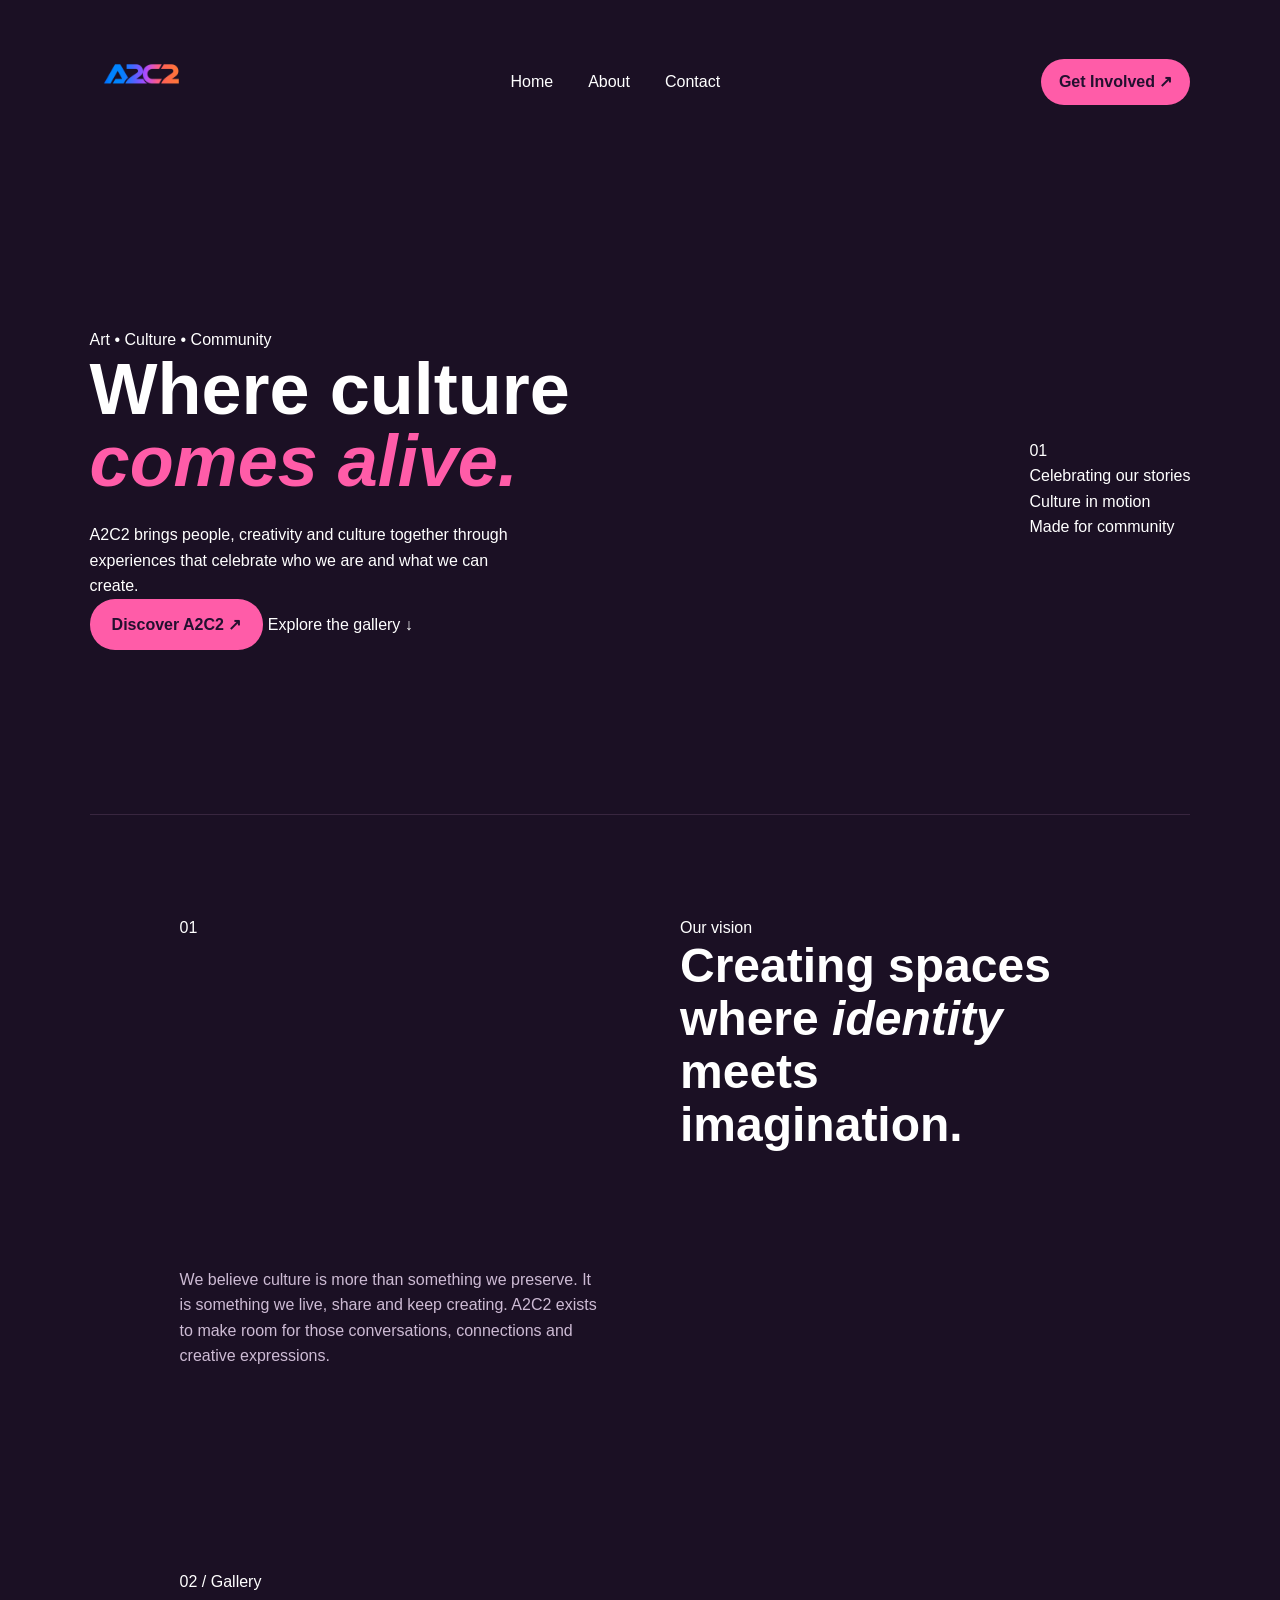
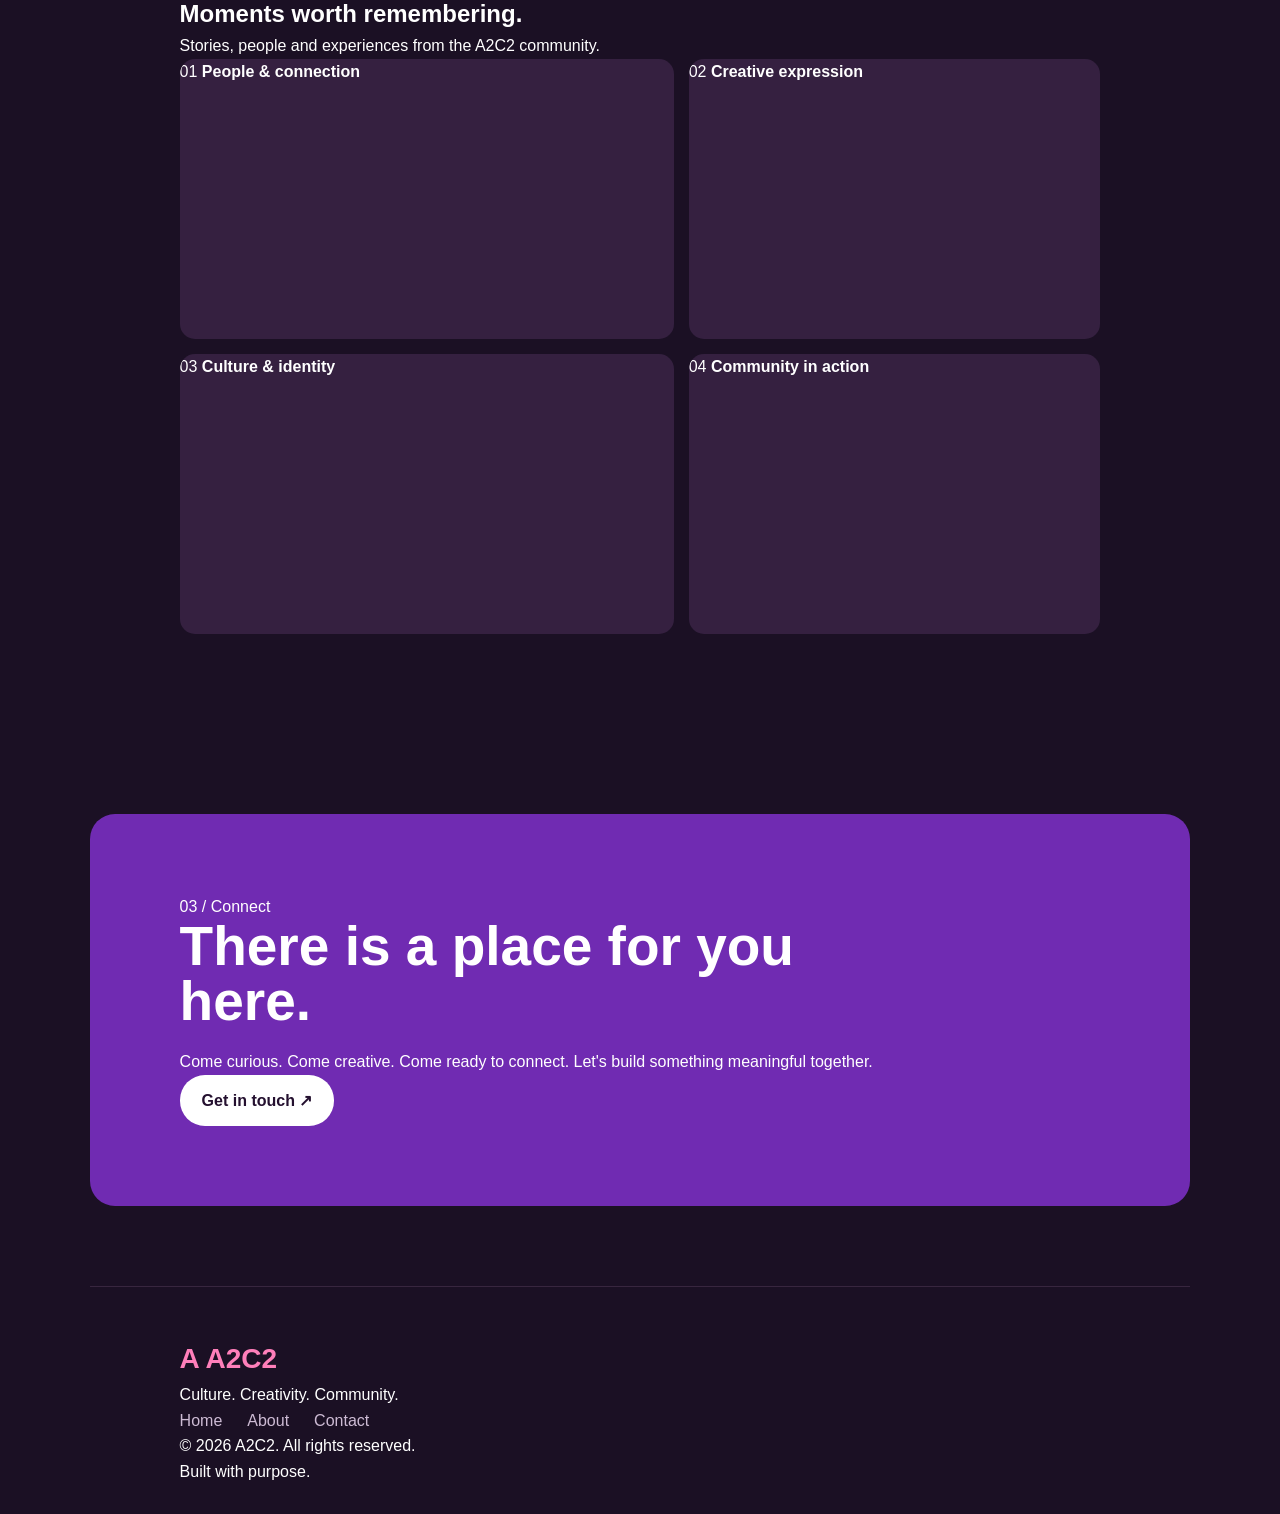
==== index.html @ 87b4c8ec "push to main" ====
<!DOCTYPE html>
<html lang="en">
<head>
  <meta charset="UTF-8">
  <meta name="viewport" content="width=device-width, initial-scale=1.0">
  <title>A2C2 | Home</title>
  <link rel="stylesheet" href="/css/style.css">
</head>

<body>

  <header class="site-header">
    <nav class="navbar">
      <a href="index.html" class="logo">
        <img src="/img/a2c2-logo.png" alt="a2c2" height="100" width="100" class="">
      </a>

      <div class="nav-links">
        <a href="index.html" class="active">Home</a>
        <a href="about.html">About</a>
        <a href="contacts.html">Contact</a>
      </div>

      <a href="contacts.html" class="nav-button">
        Get Involved <span>↗</span>
      </a>
    </nav>
  </header>

  <main>

    <section class="hero">
      <div class="hero-copy">
        <span class="tag">Art • Culture • Community</span>

        <h1>
          Where culture
          <span>comes alive.</span>
        </h1>

        <p class="hero-text">
          A2C2 brings people, creativity and culture together through
          experiences that celebrate who we are and what we can create.
        </p>

        <div class="hero-actions">
          <a href="about.html" class="primary-button">
            Discover A2C2 <span>↗</span>
          </a>

          <a href="#gallery" class="text-button">
            Explore the gallery <span>↓</span>
          </a>
        </div>
      </div>

      <div class="hero-visual">
        <div class="hero-orb orb-one"></div>
        <div class="hero-orb orb-two"></div>

        <div class="hero-card hero-card-main">
          <div class="card-image image-one"></div>

          <div class="card-caption">
            <span>01</span>
            <p>Celebrating our stories</p>
          </div>
        </div>

        <div class="hero-card hero-card-small">
          <div class="card-image image-two"></div>
          <span>Culture in motion</span>
        </div>

        <div class="floating-label">
          <span class="label-dot"></span>
          <span>Made for community</span>
        </div>
      </div>
    </section>

    <section class="intro">
      <div class="intro-number">01</div>

      <div class="intro-content">
        <span class="section-label">Our vision</span>

        <h2>
          Creating spaces where
          <em>identity</em> meets imagination.
        </h2>
      </div>

      <p>
        We believe culture is more than something we preserve.
        It is something we live, share and keep creating. A2C2 exists
        to make room for those conversations, connections and creative
        expressions.
      </p>
    </section>

    <section class="gallery-section" id="gallery">

      <div class="section-top">
        <div>
          <span class="section-label">02 / Gallery</span>

          <h2>
            Moments worth remembering.
          </h2>
        </div>

        <p>
          Stories, people and experiences from the A2C2 community.
        </p>
      </div>

      <div class="gallery">

        <div class="gallery-item gallery-large">
          <div class="gallery-image gallery-image-one"></div>

          <div class="gallery-overlay">
            <span>01</span>
            <strong>People & connection</strong>
          </div>
        </div>

        <div class="gallery-item">
          <div class="gallery-image gallery-image-two"></div>

          <div class="gallery-overlay">
            <span>02</span>
            <strong>Creative expression</strong>
          </div>
        </div>

        <div class="gallery-item">
          <div class="gallery-image gallery-image-three"></div>

          <div class="gallery-overlay">
            <span>03</span>
            <strong>Culture & identity</strong>
          </div>
        </div>

        <div class="gallery-item gallery-wide">
          <div class="gallery-image gallery-image-four"></div>

          <div class="gallery-overlay">
            <span>04</span>
            <strong>Community in action</strong>
          </div>
        </div>

      </div>
    </section>

    <section class="cta">
      <div class="cta-glow"></div>

      <div class="cta-content">
        <span class="section-label">03 / Connect</span>

        <h2>
          There is a place for you here.
        </h2>

        <p>
          Come curious. Come creative. Come ready to connect.
          Let's build something meaningful together.
        </p>

        <a href="contacts.html" class="primary-button light-button">
          Get in touch <span>↗</span>
        </a>
      </div>
    </section>

  </main>

  <footer class="footer">

    <div class="footer-main">

      <a href="index.html" class="logo">
        <span class="logo-mark">A</span>
        <span>A2C2</span>
      </a>

      <p>
        Culture. Creativity. Community.
      </p>

      <div class="footer-links">
        <a href="index.html">Home</a>
        <a href="about.html">About</a>
        <a href="contacts.html">Contact</a>
      </div>

    </div>

    <div class="footer-bottom">
      <p>© 2026 A2C2. All rights reserved.</p>
      <p>Built with purpose.</p>
    </div>

  </footer>

</body>
</html>
---- css/style.css ----
* {
  margin: 0;
  padding: 0;
  box-sizing: border-box;
}

body {
  font-family: Arial, sans-serif;
  background-color: #1b1024;
  color: white;
  line-height: 1.6;
}

a {
  text-decoration: none;
  color: white;
}

header {
  padding: 25px 7%;
}

.navbar {
  display: flex;
  align-items: center;
  justify-content: space-between;
}

.logo {
  font-size: 28px;
  font-weight: bold;
  color: #ff7fba;
}

.nav-links {
  display: flex;
  gap: 35px;
}

.nav-links a:hover {
  color: #ff7fba;
}

.nav-button {
  background-color: #ff5ca8;
  color: #24102f;
  padding: 10px 18px;
  border-radius: 25px;
  font-weight: bold;
}

.hero {
  min-height: 650px;
  padding: 80px 7%;
  display: flex;
  align-items: center;
  justify-content: space-between;
  gap: 60px;
}

.hero-text {
  width: 50%;
}

.small-title {
  color: #ff8fc5;
  font-size: 12px;
  font-weight: bold;
  letter-spacing: 2px;
  margin-bottom: 15px;
}

.hero h1 {
  font-size: 72px;
  line-height: 1;
  margin-bottom: 25px;
}

.hero h1 span {
  display: block;
  color: #ff5ca8;
  font-style: italic;
}

.hero-text > p {
  color: #cdbbd4;
  max-width: 500px;
}

.buttons {
  display: flex;
  gap: 15px;
  margin-top: 30px;
}

.primary-button {
  display: inline-block;
  background-color: #ff5ca8;
  color: #24102f;
  padding: 13px 22px;
  border-radius: 25px;
  font-weight: bold;
}

.secondary-button {
  display: inline-block;
  border: 1px solid #8e5aa9;
  padding: 13px 22px;
  border-radius: 25px;
}

.secondary-button:hover {
  background-color: #8e5aa9;
}

.hero-image {
  width: 42%;
  height: 500px;
}

.hero-image img {
  width: 100%;
  height: 100%;
  object-fit: cover;
  border-radius: 180px 180px 20px 20px;
}

.intro {
  max-width: 1100px;
  margin: 0 auto;
  padding: 100px 7%;
  border-top: 1px solid #38263f;
  display: grid;
  grid-template-columns: 1fr 1fr;
  gap: 80px;
}

.intro h2 {
  font-size: 48px;
  line-height: 1.1;
}

.intro h2 span {
  color: #ff5ca8;
  font-style: italic;
}

.intro > p {
  color: #cdbbd4;
  padding-top: 35px;
}

.gallery-section {
  max-width: 1100px;
  margin: 0 auto;
  padding: 100px 7%;
}

.section-heading {
  display: flex;
  justify-content: space-between;
  align-items: end;
  gap: 40px;
  margin-bottom: 40px;
}

.section-heading h2 {
  font-size: 48px;
  line-height: 1.1;
}

.section-heading > p {
  max-width: 280px;
  color: #cdbbd4;
}

.gallery {
  display: grid;
  grid-template-columns: 1.2fr 1fr;
  grid-template-rows: 280px 280px;
  gap: 15px;
}

.gallery-item {
  position: relative;
  overflow: hidden;
  border-radius: 15px;
  background-color: #352040;
}

.gallery-item.large {
  grid-row: span 2;
}

.gallery-item img {
  width: 100%;
  height: 100%;
  object-fit: cover;
}

.gallery-item h3 {
  position: absolute;
  left: 20px;
  bottom: 15px;
  font-size: 16px;
}

.cta {
  max-width: 1100px;
  margin: 80px auto;
  padding: 80px 7%;
  background-color: #702bb2;
  border-radius: 25px;
}

.cta h2 {
  font-size: 55px;
  line-height: 1;
  max-width: 650px;
  margin-bottom: 20px;
}

.cta > p:not(.small-title) {
  color: #ead8f0;
  max-width: 500px;
  margin-bottom: 30px;
}

.cta .primary-button {
  background-color: white;
}

footer {
  max-width: 1100px;
  margin: 0 auto;
  padding: 50px 7% 30px;
  border-top: 1px solid #38263f;
}

.footer-content {
  display: flex;
  justify-content: space-between;
  align-items: center;
}

.footer-content p {
  color: #a994b0;
  font-size: 13px;
  margin-top: 5px;
}

.footer-links {
  display: flex;
  gap: 25px;
}

.footer-links a {
  color: #cdbbd4;
}

.footer-links a:hover {
  color: #ff5ca8;
}

.copyright {
  color: #76627d;
  font-size: 11px;
  margin-top: 40px;
  padding-top: 20px;
  border-top: 1px solid #38263f;
}

@media (max-width: 800px) {

  .nav-button {
    display: none;
  }

  .nav-links {
    gap: 20px;
  }

  .hero {
    flex-direction: column;
    padding-top: 50px;
  }

  .hero-text {
    width: 100%;
  }

  .hero h1 {
    font-size: 55px;
  }

  .hero-image {
    width: 80%;
    height: 400px;
  }

  .intro {
    grid-template-columns: 1fr;
    gap: 20px;
  }

  .intro h2 {
    font-size: 40px;
  }

  .section-heading {
    display: block;
  }

  .section-heading > p {
    margin-top: 20px;
  }

  .gallery {
    grid-template-columns: 1fr;
    grid-template-rows: 350px 250px 250px 250px;
  }

  .gallery-item.large {
    grid-row: auto;
  }

  .cta h2 {
    font-size: 42px;
  }

  .footer-content {
    flex-direction: column;
    align-items: flex-start;
    gap: 30px;
  }
}

@media (max-width: 500px) {

  header {
    padding: 20px 5%;
  }

  .nav-links {
    gap: 15px;
    font-size: 13px;
  }

  .hero {
    padding: 40px 5%;
  }

  .hero h1 {
    font-size: 45px;
  }

  .hero-image {
    width: 100%;
    height: 350px;
  }

  .intro,
  .gallery-section {
    padding: 70px 5%;
  }

  .intro h2,
  .section-heading h2 {
    font-size: 35px;
  }

  .buttons {
    flex-direction: column;
    align-items: flex-start;
  }

  .cta {
    margin: 50px 5%;
    padding: 60px 8%;
  }

  .cta h2 {
    font-size: 38px;
  }
}
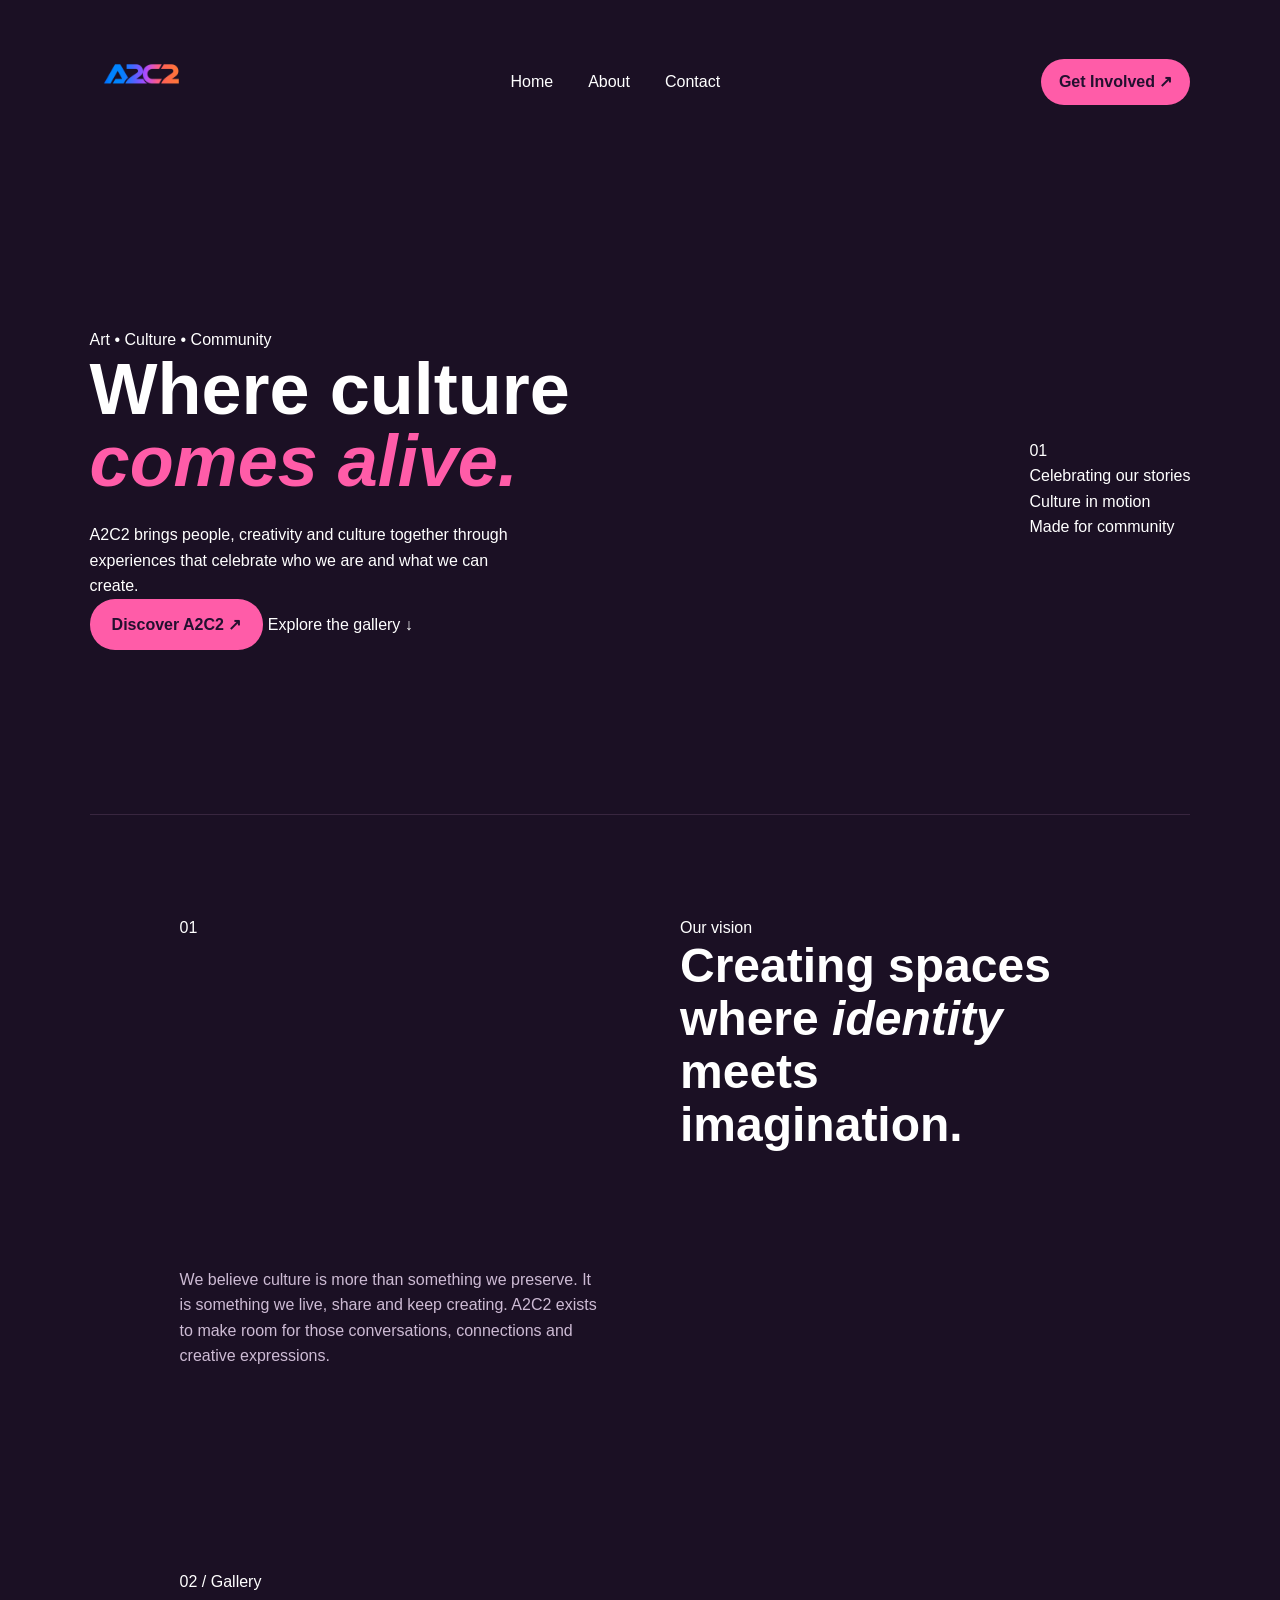
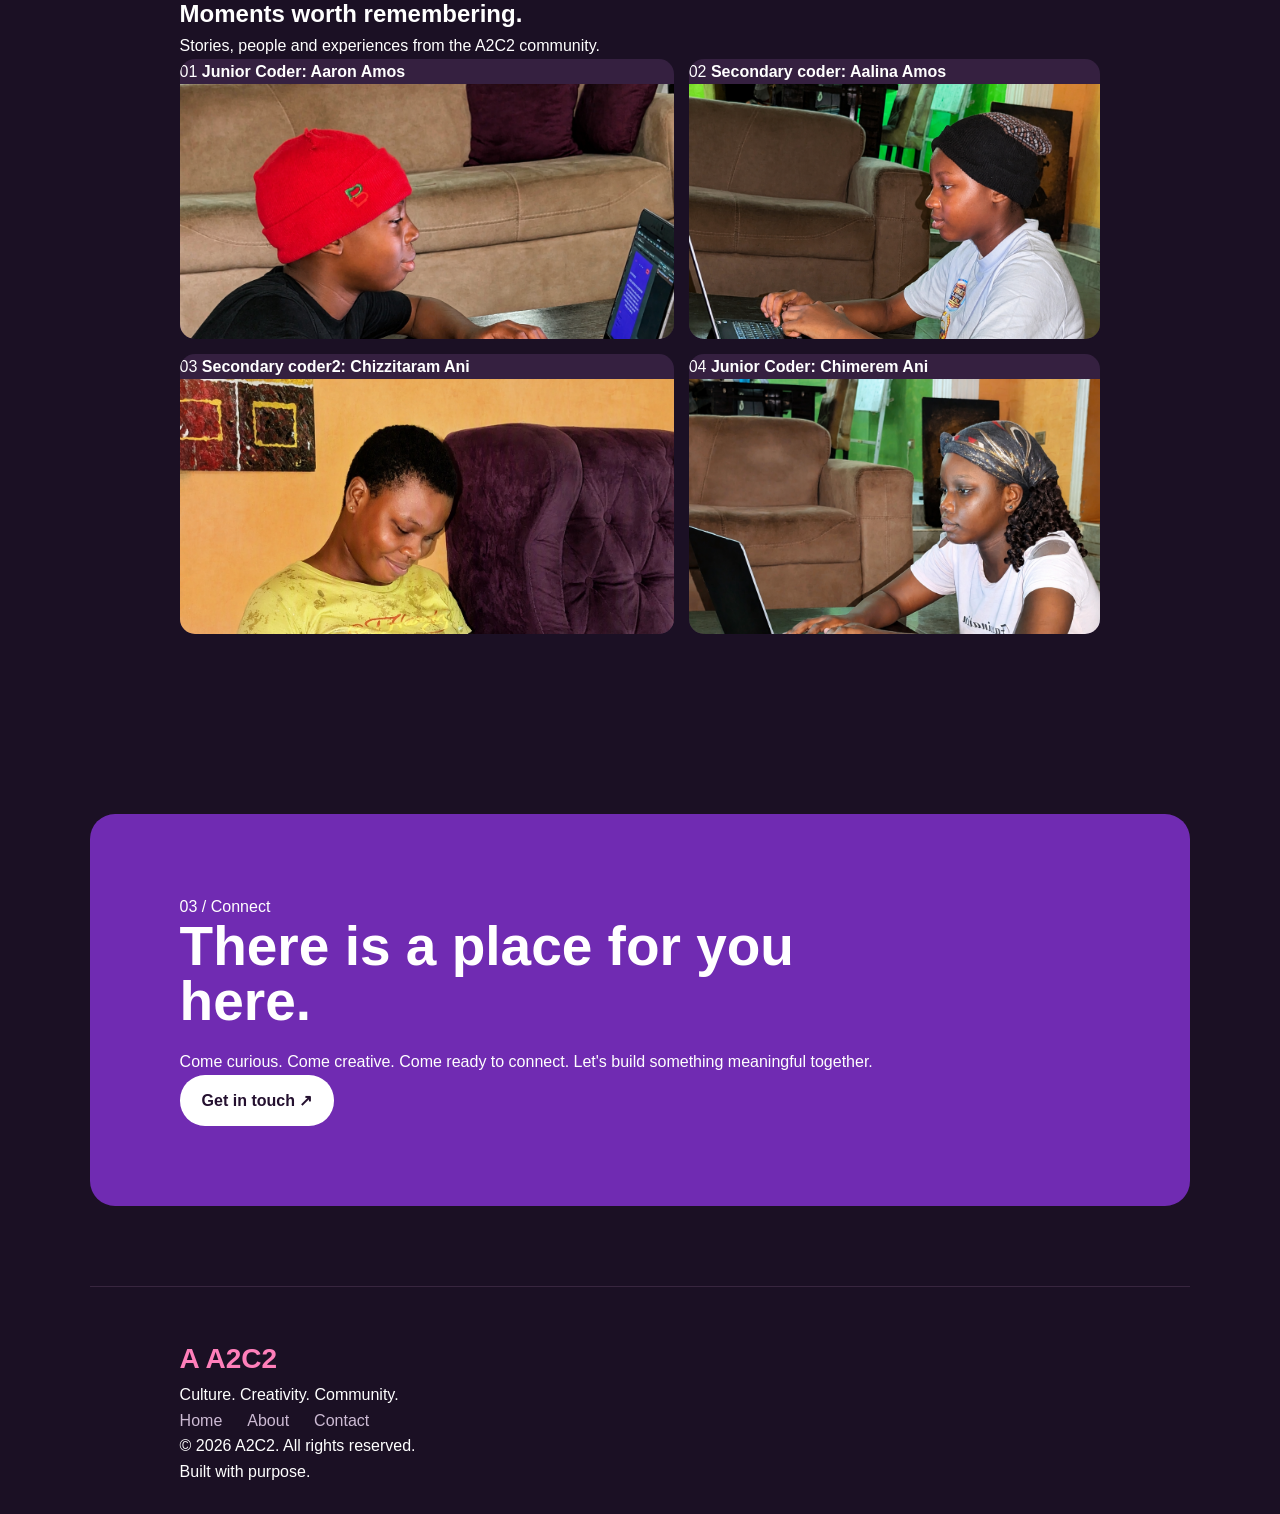
==== commit cc5bf27b: "I added our images" ====
--- a/index.html
+++ b/index.html
@@ -122,7 +122,8 @@
 
           <div class="gallery-overlay">
             <span>01</span>
-            <strong>People & connection</strong>
+            <strong>Junior Coder: Aaron Amos</strong>
+            <img src="/img/aaro.png" alt="Aaro" class="gallery-portrait">
           </div>
         </div>
 
@@ -131,7 +132,8 @@
 
           <div class="gallery-overlay">
             <span>02</span>
-            <strong>Creative expression</strong>
+            <strong>Secondary coder: Aalina Amos</strong>
+            <img src="/img/alie.png" alt="Alie" class="gallery-portrait">
           </div>
         </div>
 
@@ -140,7 +142,8 @@
 
           <div class="gallery-overlay">
             <span>03</span>
-            <strong>Culture & identity</strong>
+            <strong>Secondary coder2: Chizzitaram Ani</strong>
+            <img src="/img/cheeze.png" alt="Cheeze" class="gallery-portrait">
           </div>
         </div>
 
@@ -149,7 +152,8 @@
 
           <div class="gallery-overlay">
             <span>04</span>
-            <strong>Community in action</strong>
+            <strong>Junior Coder: Chimerem Ani</strong>
+            <img src="/img/chime.png" alt="Chime" class="gallery-portrait">
           </div>
         </div>
 
